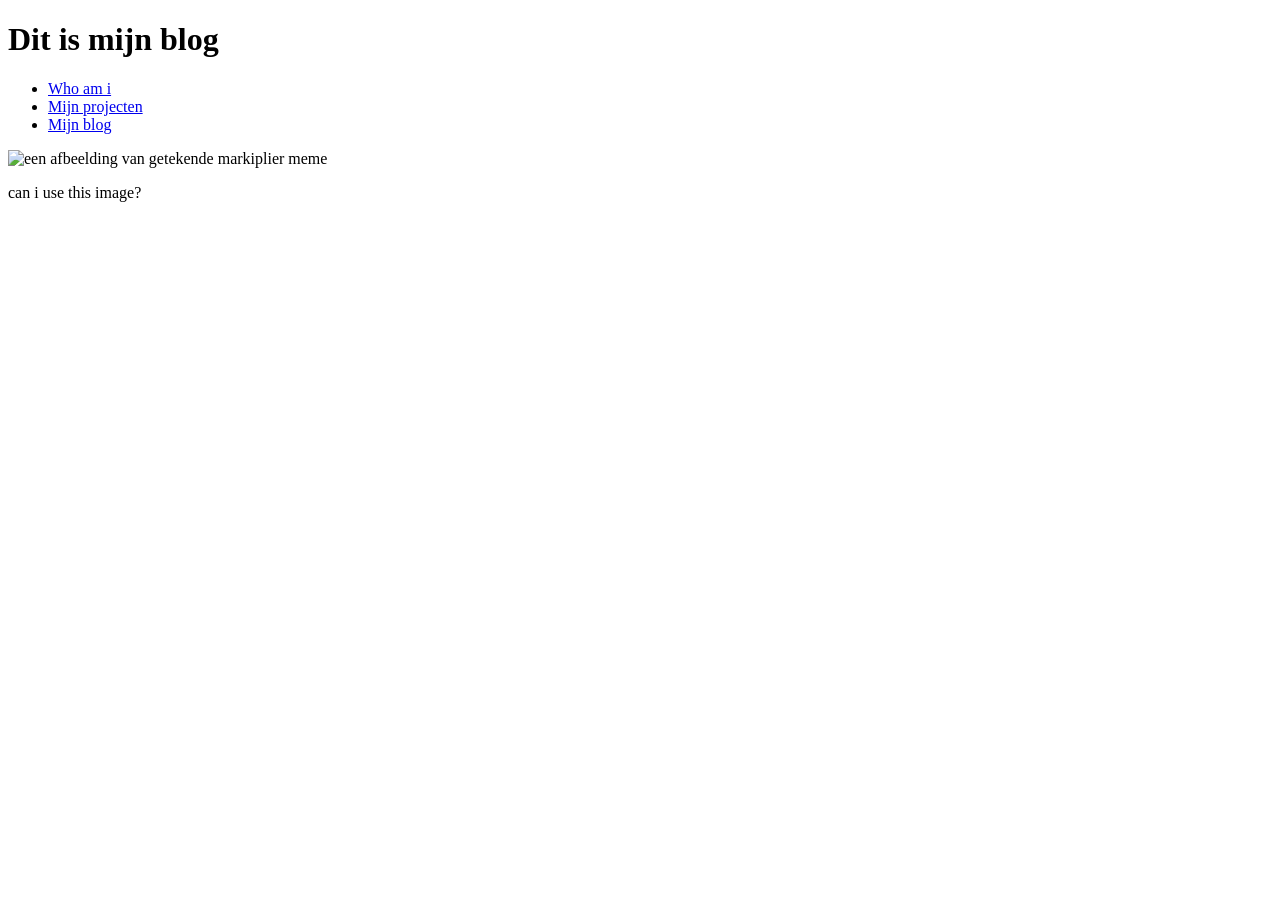
==== blog.html @ fa225133 "alvast de nav toegevoegd zodat ik leeruitkomst punten scoor" ====
<!DOCTYPE html>
<html>
    <head>
        <title>Mijn eerste webpagina</title>
    </head>
    <body>
        <header>
            <h1>Dit is mijn blog</h1>
            <nav>
                <ul>
                    <li><a href="index.html">Who am i</a></li>
                    <li><a href="projecten.html">Mijn projecten</a></li>
                    <li><a href="blog.html">Mijn blog</a></li>
                </ul>
            </nav>
        </header>
        <main>
            <img src="https://preview.redd.it/is-the-person-who-made-this-drawing-here-v0-jbarbvtdgdhe1.jpeg?auto=webp&s=6a4113860b14f7e7dee99527b26244e4f76d3909" alt="een afbeelding van getekende markiplier meme" width="104" height="142">
            <p>can i use this image?</p>
        </main>
    </body>
</html>
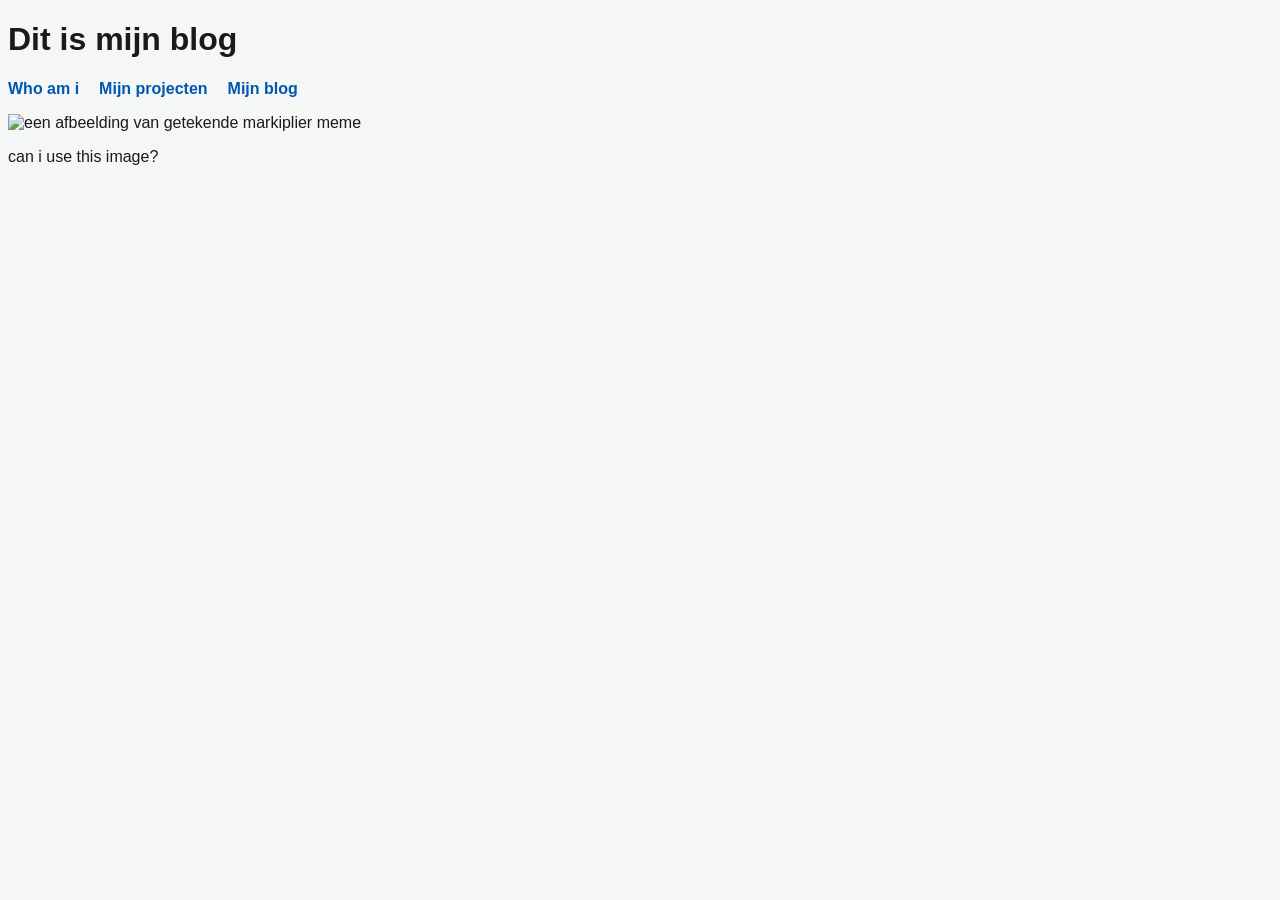
==== commit 20d52341: "style.css toegevoegd met alvast een background color en textcolor voor body, auto layout voor de nav" ====
--- a/blog.html
+++ b/blog.html
@@ -2,6 +2,7 @@
 <html>
     <head>
         <title>Mijn eerste webpagina</title>
+        <link rel="stylesheet" href="style.css">
     </head>
     <body>
         <header>
@@ -15,7 +16,7 @@
             </nav>
         </header>
         <main>
-            <img src="https://preview.redd.it/is-the-person-who-made-this-drawing-here-v0-jbarbvtdgdhe1.jpeg?auto=webp&s=6a4113860b14f7e7dee99527b26244e4f76d3909" alt="een afbeelding van getekende markiplier meme" width="104" height="142">
+            <img src="https://preview.redd.it/is-the-person-who-made-this-drawing-here-v0-jbarbvtdgdhe1.jpeg?auto=webp&s=6a4113860b14f7e7dee99527b26244e4f76d3909" alt="een afbeelding van getekende markiplier meme" width="142" height="142">
             <p>can i use this image?</p>
         </main>
     </body>
--- a/style.css
+++ b/style.css
@@ -0,0 +1,16 @@
+body {
+    background-color: #f4f7f6;
+    color: #1a1a1a;
+    font-family: Arial, sans-serif;
+}
+nav ul {
+    list-style-type: none;
+    padding: 0;
+    display: flex;
+    gap: 20px;
+}
+nav a {
+    text-decoration: none;
+    color: #0056b3; /* de kleur van de links */
+    font-weight: bold;
+}
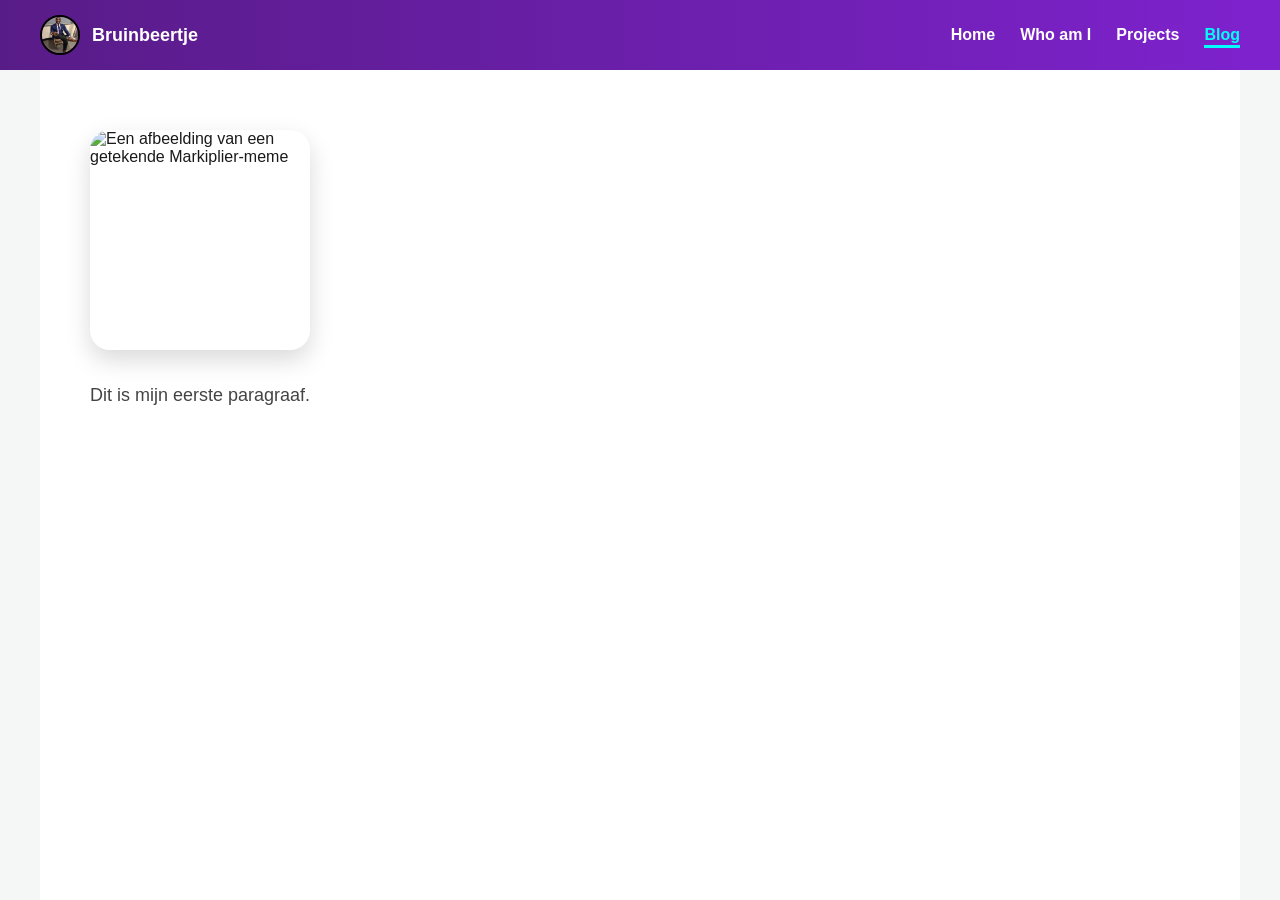
==== commit ec18301f: "css toegepast vooral aan de nav, nog inhoud left. maar responsive en semantisch is er zeker" ====
--- a/blog.html
+++ b/blog.html
@@ -1,23 +1,58 @@
 <!DOCTYPE html>
-<html>
-    <head>
-        <title>Mijn eerste webpagina</title>
-        <link rel="stylesheet" href="style.css">
-    </head>
-    <body>
-        <header>
-            <h1>Dit is mijn blog</h1>
-            <nav>
-                <ul>
-                    <li><a href="index.html">Who am i</a></li>
-                    <li><a href="projecten.html">Mijn projecten</a></li>
-                    <li><a href="blog.html">Mijn blog</a></li>
-                </ul>
-            </nav>
-        </header>
-        <main>
-            <img src="https://preview.redd.it/is-the-person-who-made-this-drawing-here-v0-jbarbvtdgdhe1.jpeg?auto=webp&s=6a4113860b14f7e7dee99527b26244e4f76d3909" alt="een afbeelding van getekende markiplier meme" width="142" height="142">
-            <p>can i use this image?</p>
-        </main>
-    </body>
-</html>+<html lang="nl">
+<head>
+    <meta charset="UTF-8">
+    <title>Mijn eerste webpagina</title>
+
+    <link rel="stylesheet" href="style.css">
+
+    <meta name="viewport" content="width=device-width, initial-scale=1.0">
+</head>
+
+<body>
+
+<header class="site-header">
+    <div class="container header-inner">
+
+        <a class="logo-link"
+           href="https://github.com/Bruinbeertje"
+           aria-label="Github profile">
+
+            <img src="pfp.jpg" alt="I be poppin bottles meme" width="40" height="40">
+
+            <h1>Bruinbeertje</h1>
+        </a>
+
+        <nav aria-label="Hoofdnavigatie">
+            <ul class="nav-list">
+                <li>
+                    <a href="index.html">Home</a>
+                </li>
+                <li>
+                    <a href="whoami.html">Who am I</a>
+                </li>
+                <li>
+                    <a href="projects.html">Projects</a>
+                </li>
+                <li>
+                    <a aria-current="page"href="blog.html">Blog</a>
+                </li>
+            </ul>
+        </nav>
+
+    </div>
+</header>
+
+<main>
+    <img
+        src="https://preview.redd.it/is-the-person-who-made-this-drawing-here-v0-jbarbvtdgdhe1.jpeg?auto=webp&s=6a4113860b14f7e7dee99527b26244e4f76d3909"
+        alt="Een afbeelding van een getekende Markiplier-meme"
+        width="142"
+        height="142"
+    >
+
+    <p>Dit is mijn eerste paragraaf.</p>
+</main>
+
+</body>
+</html>
--- a/style.css
+++ b/style.css
@@ -1,16 +1,243 @@
+/* BASIS */
+
+* {
+    box-sizing: border-box;
+}
+
+html {
+    scroll-behavior: smooth;
+}
+
 body {
+    margin: 0;
     background-color: #f4f7f6;
     color: #1a1a1a;
     font-family: Arial, sans-serif;
 }
-nav ul {
-    list-style-type: none;
+
+
+/* HEADER */
+
+.site-header {
+    background: linear-gradient(
+        90deg,
+        #581c87 0%,
+        #7e22ce 100%
+    );
+
+    padding: 15px 40px;
+}
+
+.header-inner {
+    display: flex;
+    justify-content: space-between;
+    align-items: center;
+
+    max-width: 1200px;
+    margin: 0 auto;
+}
+
+
+/* LOGO */
+
+.logo-link {
+    display: flex;
+    align-items: center;
+
+    gap: 12px;
+
+    color: white;
+    text-decoration: none;
+
+    font-size: 20px;
+    font-weight: bold;
+
+    font-family: 'Segoe UI', Tahoma, Geneva, Verdana, sans-serif;
+}
+
+.logo-link img {
+    width: 40px;
+    height: 40px;
+
+    border-radius: 50%;
+    border: 2px solid black;
+
+    object-fit: cover;
+}
+
+.logo-link h1 {
+    margin: 0;
+    font-size: 18px;
+}
+
+
+/* NAVIGATIE */
+
+.nav-list {
+    list-style: none;
+
     padding: 0;
+    margin: 0;
+
     display: flex;
-    gap: 20px;
-}
-nav a {
+    gap: 25px;
+}
+
+.nav-list a {
+    position: relative;
+
     text-decoration: none;
-    color: #0056b3; /* de kleur van de links */
+    color: white;
+
     font-weight: bold;
-}+    font-size: 16px;
+
+    font-family: 'Segoe UI', Tahoma, Geneva, Verdana, sans-serif;
+
+    padding: 5px 0;
+
+    transition: color 0.2s ease;
+}
+
+
+/* Onderstreping */
+
+.nav-list a::after {
+    content: "";
+
+    position: absolute;
+
+    left: 0;
+    bottom: 0;
+
+    width: 0;
+    height: 2px;
+
+    background-color: #00ffff;
+
+    transition: width 0.2s ease;
+}
+
+
+/* Hover */
+
+.nav-list a:hover {
+    color: #00ffff;
+}
+
+.nav-list a:hover::after {
+    width: 100%;
+}
+
+
+/* Actieve pagina */
+
+.nav-list a[aria-current="page"] {
+    color: #00ffff;
+}
+
+.nav-list a[aria-current="page"]::after {
+    width: 100%;
+    height: 3px;
+}
+
+
+/* MAIN */
+
+main {
+    max-width: 1200px;
+
+    min-height: calc(100vh - 70px);
+
+    margin: 0 auto;
+
+    background-color: white;
+
+    padding: 60px 50px;
+}
+
+
+/* INHOUD */
+
+main p {
+    font-size: 18px;
+    line-height: 1.7;
+
+    color: #444;
+
+    max-width: 700px;
+}
+
+main > img {
+    display: block;
+
+    width: 220px;
+    height: 220px;
+
+    object-fit: cover;
+
+    border-radius: 20px;
+
+    margin-bottom: 30px;
+
+    box-shadow: 0 10px 25px rgba(0, 0, 0, 0.15);
+}
+
+
+/* RESPONSIVE voor indicatoren */
+
+@media (max-width: 1024px) {
+
+    .site-header {
+        padding: 15px 25px;
+    }
+
+    main {
+        width: 100%;
+        padding: 40px 30px;
+    }
+}
+
+
+@media (max-width: 600px) {
+
+    .header-inner {
+        flex-direction: column;
+        gap: 15px;
+    }
+
+    .nav-list {
+        gap: 15px;
+
+        flex-wrap: wrap;
+        justify-content: center;
+    }
+
+    .nav-list a {
+        font-size: 15px;
+    }
+
+    main {
+        padding: 35px 20px;
+
+        text-align: center;
+    }
+
+    main p {
+        margin-left: auto;
+        margin-right: auto;
+    }
+
+    main > img {
+        width: 180px;
+        height: 180px;
+
+        margin-left: auto;
+        margin-right: auto;
+    }
+
+    h1 {
+        font-size: 24px;
+        text-align: center;
+    }
+}
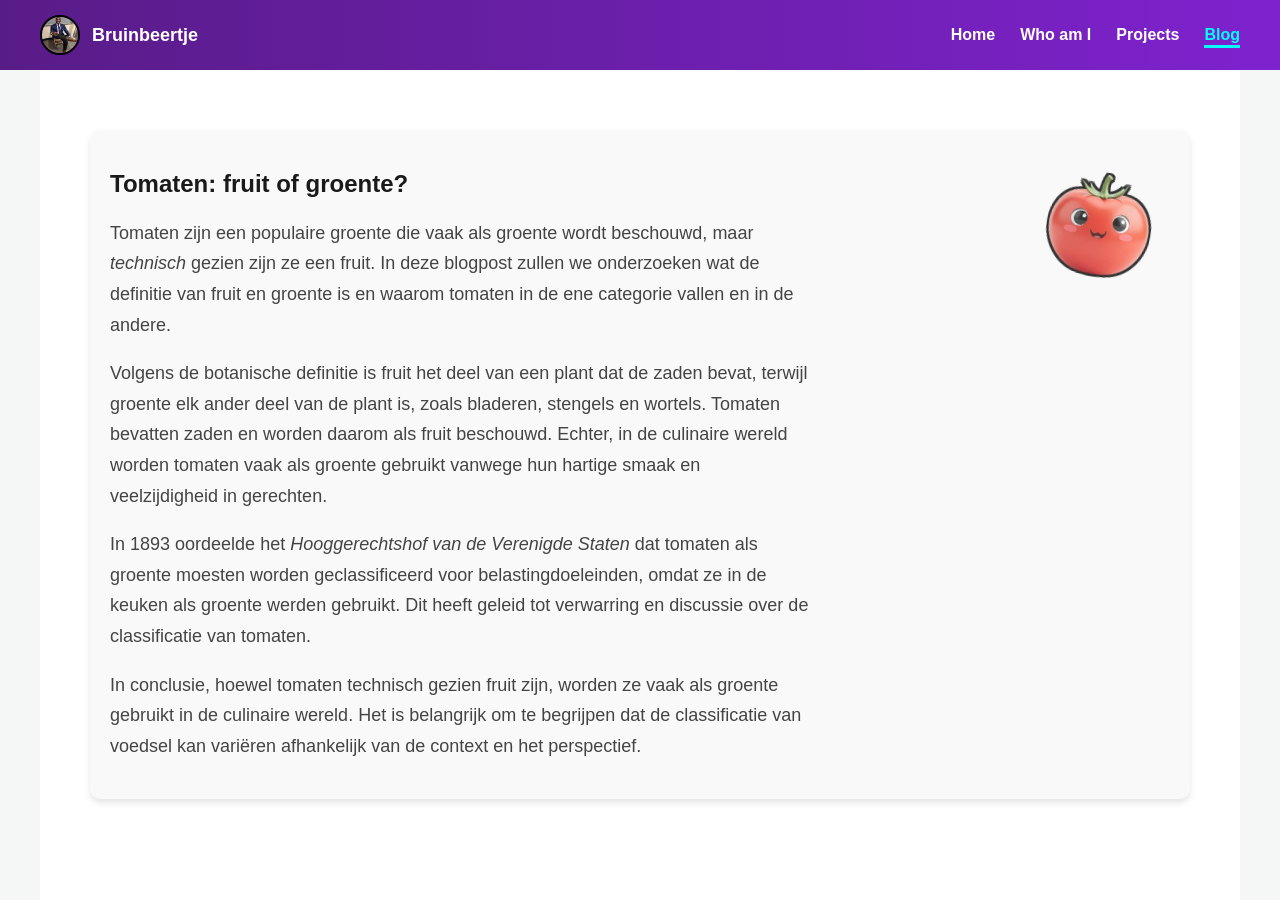
==== commit 407fa6a4: "blog is klaar/voldoende" ====
--- a/blog.html
+++ b/blog.html
@@ -44,14 +44,14 @@
 </header>
 
 <main>
-    <img
-        src="https://preview.redd.it/is-the-person-who-made-this-drawing-here-v0-jbarbvtdgdhe1.jpeg?auto=webp&s=6a4113860b14f7e7dee99527b26244e4f76d3909"
-        alt="Een afbeelding van een getekende Markiplier-meme"
-        width="142"
-        height="142"
-    >
-
-    <p>Dit is mijn eerste paragraaf.</p>
+    <article class="blog-card">
+        <h2>Tomaten: fruit of groente?</h2>
+        <p>Tomaten zijn een populaire groente die vaak als groente wordt beschouwd, maar <em>technisch</em> gezien zijn ze een fruit. In deze blogpost zullen we onderzoeken wat de definitie van fruit en groente is en waarom tomaten in de ene categorie vallen en in de andere.</p>
+        <img class="blog-image" src="tomaatje.png" alt="Een afbeelding van een tomaat" width="142" height="142">
+        <p>Volgens de botanische definitie is fruit het deel van een plant dat de zaden bevat, terwijl groente elk ander deel van de plant is, zoals bladeren, stengels en wortels. Tomaten bevatten zaden en worden daarom als fruit beschouwd. Echter, in de culinaire wereld worden tomaten vaak als groente gebruikt vanwege hun hartige smaak en veelzijdigheid in gerechten.</p>
+        <p>In <time datetime="1893">1893</time> oordeelde het <em>Hooggerechtshof van de Verenigde Staten </em> dat tomaten als groente moesten worden geclassificeerd voor belastingdoeleinden, omdat ze in de keuken als groente werden gebruikt. Dit heeft geleid tot verwarring en discussie over de classificatie van tomaten.</p>
+        <p>In conclusie, hoewel tomaten technisch gezien fruit zijn, worden ze vaak als groente gebruikt in de culinaire wereld. Het is belangrijk om te begrijpen dat de classificatie van voedsel kan variëren afhankelijk van de context en het perspectief.</p>
+    </article>
 </main>
 
 </body>
--- a/style.css
+++ b/style.css
@@ -182,6 +182,34 @@
 
     box-shadow: 0 10px 25px rgba(0, 0, 0, 0.15);
 }
+.blog-card {
+    position: relative;
+    background-color: #f9f9f9;
+    border-radius: 10px;
+    padding: 20px;
+    margin-bottom: 20px;
+    box-shadow: 0 4px 6px rgba(0, 0, 0, 0.1);
+}
+.blog-card p,
+.blog-card h2 {
+    position: relative;
+    z-index: 2;
+}
+.blog-image {
+    opacity: 0.8;
+      filter: 
+    drop-shadow(2px 0px 0px black)
+    drop-shadow(-2px 0px 0px black)
+    drop-shadow(0px 2px 0px black)
+    drop-shadow(0px -2px 0px black);
+    position: absolute;
+    height: auto;
+    margin-top: 15px;
+    margin-bottom: 15px;
+    transform: rotate(10deg);
+    top: 10px;
+    right: 20px; 
+}
 
 
 /* RESPONSIVE voor indicatoren */
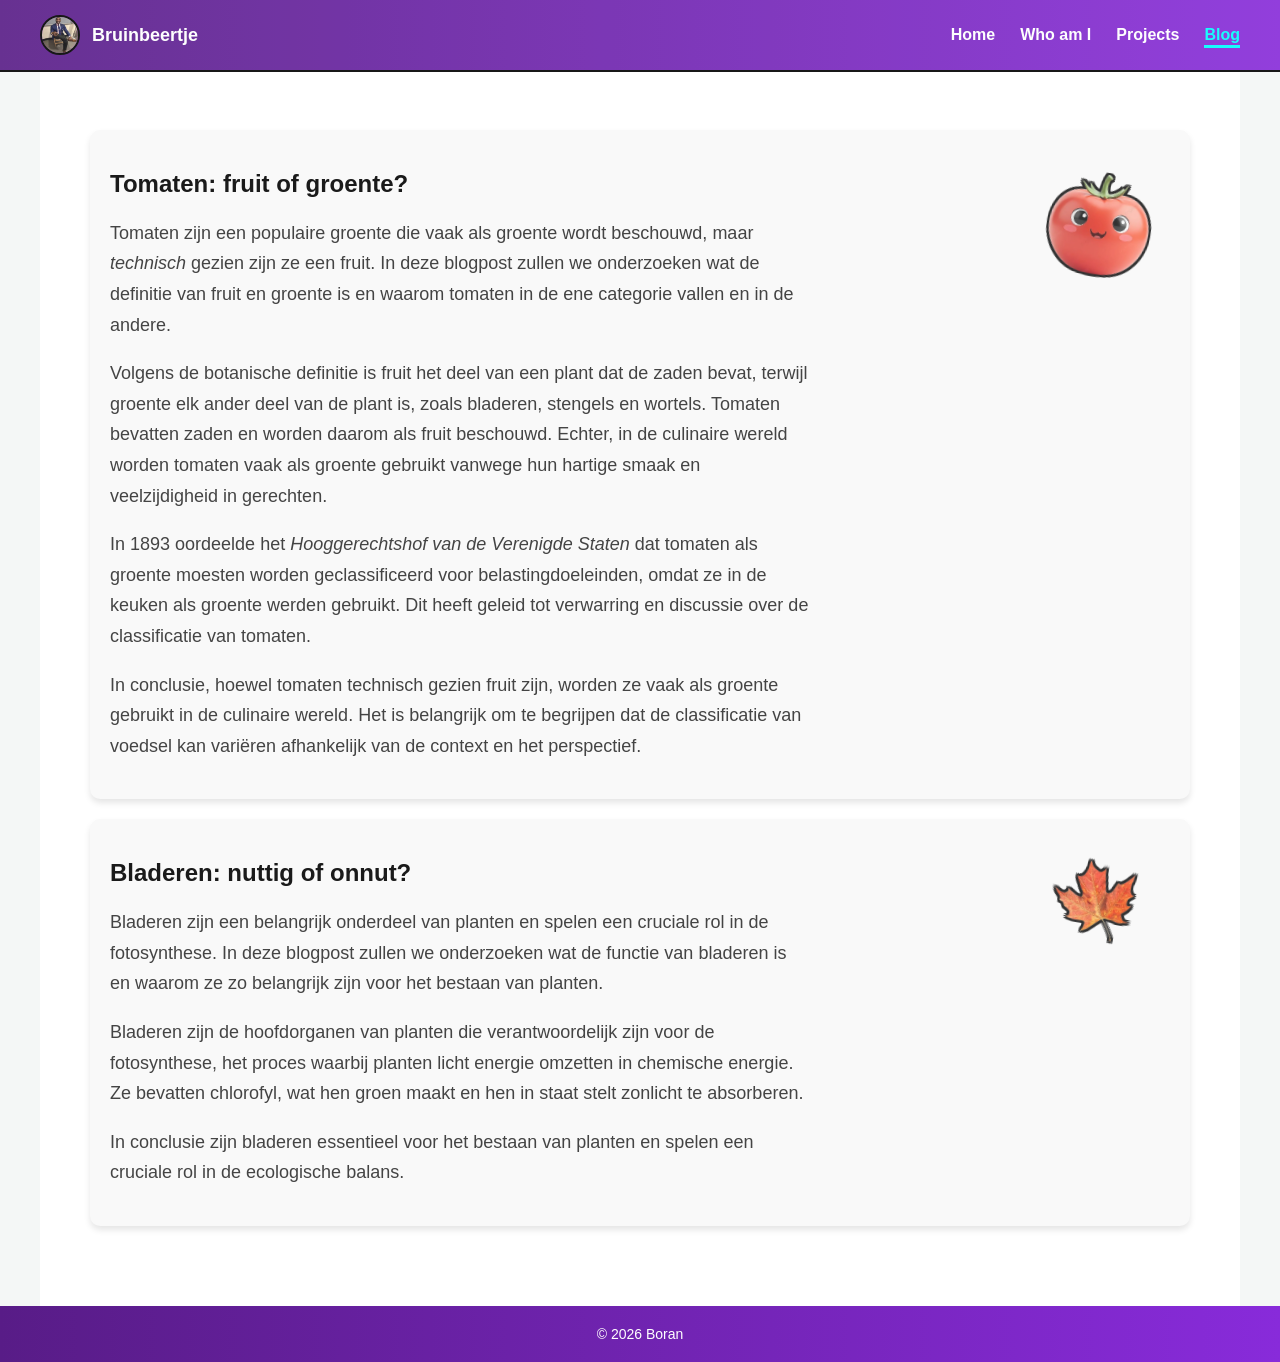
==== commit 9ea5fb15: "website is klaar" ====
--- a/blog.html
+++ b/blog.html
@@ -2,9 +2,10 @@
 <html lang="nl">
 <head>
     <meta charset="UTF-8">
-    <title>Mijn eerste webpagina</title>
+    <title>De blog van Bruinbeertje</title>
+    <meta name="description" content="dit is de blog pagina van mijn website. Hier schrijf ik over dingen die ik interessant vind.">
 
-    <link rel="stylesheet" href="style.css">
+    <link rel="stylesheet" href="style/style.css">
 
     <meta name="viewport" content="width=device-width, initial-scale=1.0">
 </head>
@@ -18,7 +19,7 @@
            href="https://github.com/Bruinbeertje"
            aria-label="Github profile">
 
-            <img src="pfp.jpg" alt="I be poppin bottles meme" width="40" height="40">
+            <img src="images/pfp.jpg" alt="Profielfoto van Boran" width="40" height="40">
 
             <h1>Bruinbeertje</h1>
         </a>
@@ -35,7 +36,7 @@
                     <a href="projects.html">Projects</a>
                 </li>
                 <li>
-                    <a aria-current="page"href="blog.html">Blog</a>
+                    <a aria-current="page" href="blog.html">Blog</a>
                 </li>
             </ul>
         </nav>
@@ -47,12 +48,25 @@
     <article class="blog-card">
         <h2>Tomaten: fruit of groente?</h2>
         <p>Tomaten zijn een populaire groente die vaak als groente wordt beschouwd, maar <em>technisch</em> gezien zijn ze een fruit. In deze blogpost zullen we onderzoeken wat de definitie van fruit en groente is en waarom tomaten in de ene categorie vallen en in de andere.</p>
-        <img class="blog-image" src="tomaatje.png" alt="Een afbeelding van een tomaat" width="142" height="142">
+        <img class="blog-image" src="images/tomaatje.png" alt="Een afbeelding van een tomaat" width="142" height="142">
         <p>Volgens de botanische definitie is fruit het deel van een plant dat de zaden bevat, terwijl groente elk ander deel van de plant is, zoals bladeren, stengels en wortels. Tomaten bevatten zaden en worden daarom als fruit beschouwd. Echter, in de culinaire wereld worden tomaten vaak als groente gebruikt vanwege hun hartige smaak en veelzijdigheid in gerechten.</p>
         <p>In <time datetime="1893">1893</time> oordeelde het <em>Hooggerechtshof van de Verenigde Staten </em> dat tomaten als groente moesten worden geclassificeerd voor belastingdoeleinden, omdat ze in de keuken als groente werden gebruikt. Dit heeft geleid tot verwarring en discussie over de classificatie van tomaten.</p>
         <p>In conclusie, hoewel tomaten technisch gezien fruit zijn, worden ze vaak als groente gebruikt in de culinaire wereld. Het is belangrijk om te begrijpen dat de classificatie van voedsel kan variëren afhankelijk van de context en het perspectief.</p>
     </article>
+        <article class="blog-card">
+        <h2>Bladeren: nuttig of onnut?</h2>
+        <p>Bladeren zijn een belangrijk onderdeel van planten en spelen een cruciale rol in de fotosynthese. In deze blogpost zullen we onderzoeken wat de functie van bladeren is en waarom ze zo belangrijk zijn voor het bestaan van planten.</p>
+        <img class="blog-image" src="images/blad.png" alt="Een afbeelding van een blad" width="142" height="142">
+        <p>Bladeren zijn de hoofdorganen van planten die verantwoordelijk zijn voor de fotosynthese, het proces waarbij planten licht energie omzetten in chemische energie. Ze bevatten chlorofyl, wat hen groen maakt en hen in staat stelt zonlicht te absorberen.</p>
+        <p>In conclusie zijn bladeren essentieel voor het bestaan van planten en spelen een cruciale rol in de ecologische balans.</p>
+    </article>
 </main>
+
+<footer class="site-footer">
+    <div class="container">
+        <p>&copy; 2026 Boran</p>
+    </div>
+</footer>
 
 </body>
 </html>
--- a/style/style.css
+++ b/style/style.css
@@ -0,0 +1,424 @@
+/* BASIS */
+
+* {
+    box-sizing: border-box;
+}
+
+html {
+    scroll-behavior: smooth;
+}
+
+body {
+    margin: 0;
+    background-color: #f4f7f6;
+    color: #1a1a1a;
+    font-family: Arial, sans-serif;
+}
+
+
+/* CONTAINER */
+
+.container {
+    max-width: 1200px;
+    margin: 0 auto;
+}
+
+
+/* HEADER */
+
+.site-header {
+    opacity: 0.90;
+    box-shadow: 0px 2px 0px black;
+    background: linear-gradient(
+        90deg,
+        #581c87 0%,
+        #882bda 100%
+    );
+
+
+    padding: 15px 40px;
+}
+
+.header-inner {
+    display: flex;
+    justify-content: space-between;
+    align-items: center;
+
+    max-width: 1200px;
+    margin: 0 auto;
+}
+
+
+/* LOGO */
+
+.logo-link {
+    display: flex;
+    align-items: center;
+
+    gap: 12px;
+
+    color: white;
+    text-decoration: none;
+
+    font-size: 20px;
+    font-weight: bold;
+
+    font-family: 'Segoe UI', Tahoma, Geneva, Verdana, sans-serif;
+}
+
+.logo-link img {
+    width: 40px;
+    height: 40px;
+
+    border-radius: 50%;
+    border: 2px solid black;
+
+    object-fit: cover;
+}
+
+.logo-link h1 {
+    margin: 0;
+    font-size: 18px;
+}
+
+
+/* NAVIGATIE */
+
+.nav-list {
+    list-style: none;
+
+    padding: 0;
+    margin: 0;
+
+    display: flex;
+    gap: 25px;
+}
+
+.nav-list a {
+    position: relative;
+
+    text-decoration: none;
+    color: white;
+
+    font-weight: bold;
+    font-size: 16px;
+
+    font-family: 'Segoe UI', Tahoma, Geneva, Verdana, sans-serif;
+
+    padding: 5px 0;
+
+    transition: color 0.2s ease;
+}
+
+
+/* Onderstreping */
+
+.nav-list a::after {
+    content: "";
+
+    position: absolute;
+
+    left: 0;
+    bottom: 0;
+
+    width: 0;
+    height: 2px;
+
+    background-color: #00ffff;
+
+    transition: width 0.2s ease;
+}
+
+
+/* Hover */
+
+.nav-list a:hover {
+    color: #00ffff;
+}
+
+.nav-list a:hover::after {
+    width: 100%;
+}
+
+
+/* Actieve pagina */
+
+.nav-list a[aria-current="page"] {
+    color: #00ffff;
+}
+
+.nav-list a[aria-current="page"]::after {
+    width: 100%;
+    height: 3px;
+}
+
+
+/* MAIN */
+
+main {
+    max-width: 1200px;
+
+    min-height: calc(100vh - 70px);
+
+    margin: 0 auto;
+
+    background-color: white;
+
+    padding: 60px 50px;
+}
+
+
+/* INHOUD */
+
+main p {
+    font-size: 18px;
+    line-height: 1.7;
+
+    color: #444;
+
+    max-width: 700px;
+}
+
+main > img {
+    display: block;
+
+    width: 220px;
+    height: 220px;
+
+    object-fit: cover;
+
+    border-radius: 20px;
+
+    margin-bottom: 30px;
+
+    box-shadow: 0 10px 25px rgba(0, 0, 0, 0.15);
+}
+.blog-card {
+    position: relative;
+    background-color: #f9f9f9;
+    border-radius: 10px;
+    padding: 20px;
+    margin-bottom: 20px;
+    box-shadow: 0 4px 6px rgba(0, 0, 0, 0.1);
+}
+.blog-card p,
+.blog-card h2 {
+    position: relative;
+    z-index: 2;
+}
+.blog-image {
+    opacity: 0.8;
+      filter: 
+    drop-shadow(2px 0px 0px black)
+    drop-shadow(-2px 0px 0px black)
+    drop-shadow(0px 2px 0px black)
+    drop-shadow(0px -2px 0px black);
+    position: absolute;
+    height: auto;
+    margin-top: 15px;
+    margin-bottom: 15px;
+    transform: rotate(10deg);
+    top: 10px;
+    right: 20px; 
+}
+
+
+/*homepage */
+
+.hero p {
+    margin-bottom: 30px;
+}
+
+.hero-links {
+    list-style: none;
+
+    padding: 0;
+    margin: 0;
+
+    display: flex;
+    flex-direction: column;
+    gap: 12px;
+}
+
+.hero-links a {
+    color: #581c87;
+    font-weight: bold;
+    text-decoration: none;
+}
+
+.hero-links a:hover {
+    text-decoration: underline;
+}
+
+
+/* WHOAMI */
+
+.about-intro {
+    display: flex;
+    align-items: center;
+    gap: 30px;
+
+    margin-bottom: 40px;
+}
+
+.about-photo {
+    width: 160px;
+    height: 160px;
+
+    border-radius: 50%;
+    object-fit: cover;
+
+    box-shadow: 0 10px 25px rgba(0, 0, 0, 0.15);
+
+    flex-shrink: 0;
+}
+
+.about-skills,
+.about-contact {
+    margin-bottom: 40px;
+}
+
+.about-skills ul,
+.about-contact ul {
+    padding-left: 20px;
+    color: #444;
+}
+
+.about-contact a {
+    color: #581c87;
+}
+
+
+/* PROJECTS */
+
+.projects-grid {
+    display: grid;
+    grid-template-columns: repeat(2, 1fr);
+    gap: 20px;
+
+    margin-top: 20px;
+}
+
+.project-card {
+    background-color: #f9f9f9;
+    border-radius: 10px;
+    padding: 20px;
+    box-shadow: 0 4px 6px rgba(0, 0, 0, 0.1);
+}
+
+.project-card h3 {
+    margin-top: 0;
+}
+
+.project-card a {
+    color: #581c87;
+    font-weight: bold;
+    text-decoration: none;
+}
+
+.project-card a:hover {
+    text-decoration: underline;
+}
+
+
+/* FOOTER */
+
+.site-footer {
+    background: linear-gradient(
+        90deg,
+        #581c87 0%,
+        #882bda 100%
+    );
+
+    padding: 20px 40px;
+}
+
+.site-footer p {
+    margin: 0;
+    color: white;
+    font-size: 14px;
+    text-align: center;
+}
+
+
+/* RESPONSIVE voor indicatoren */
+
+@media (max-width: 1024px) {
+
+    .site-header {
+        padding: 15px 25px;
+    }
+
+    main {
+        width: 100%;
+        padding: 40px 30px;
+    }
+
+    .projects-grid {
+        grid-template-columns: 1fr;
+    }
+}
+
+
+@media (max-width: 600px) {
+
+    .header-inner {
+        flex-direction: column;
+        gap: 15px;
+    }
+
+    .nav-list {
+        gap: 15px;
+
+        flex-wrap: wrap;
+        justify-content: center;
+    }
+
+    .nav-list a {
+        font-size: 15px;
+    }
+
+    main {
+        padding: 35px 20px;
+
+        text-align: center;
+    }
+    main h1 {
+        font-size: 20px;
+    }
+
+    main p {
+        margin-left: auto;
+        margin-right: auto;
+        font-size: 14px;
+    }
+
+    main > img {
+        width: 180px;
+        height: 180px;
+
+        margin-left: auto;
+        margin-right: auto;
+    }
+
+    h1 {
+        font-size: 24px;
+        text-align: center;
+    }
+    .blog-image {
+        width: 120px;
+        height: 120px;
+    }
+
+    .about-intro {
+        flex-direction: column;
+    }
+
+    .hero-links {
+        align-items: center;
+    }
+
+    .site-footer {
+        padding: 15px 20px;
+    }
+}
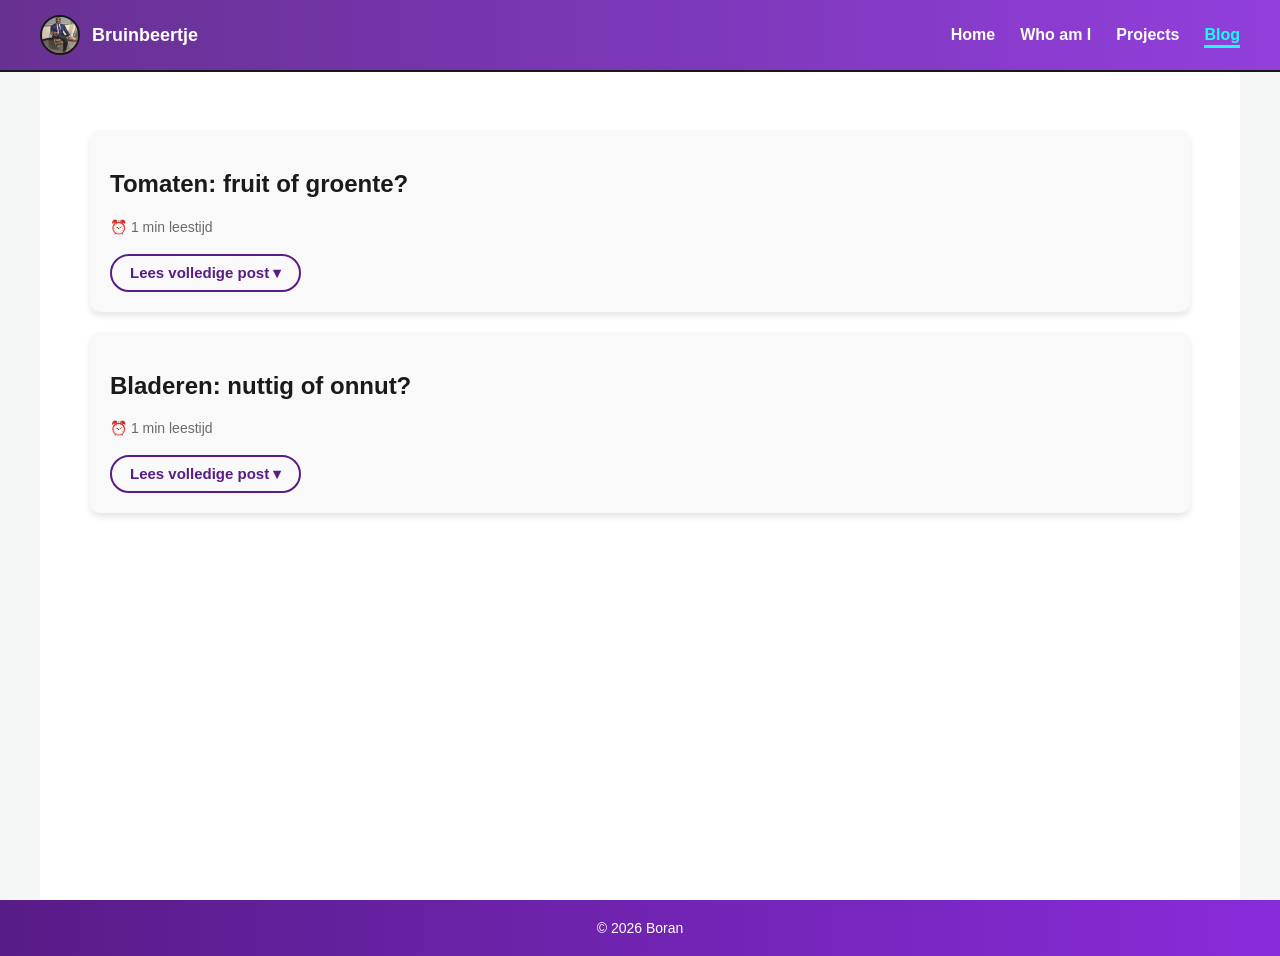
==== commit 522d1187: "gebaseerd op feedback mijn website veranderd" ====
--- a/blog.html
+++ b/blog.html
@@ -47,18 +47,26 @@
 <main>
     <article class="blog-card">
         <h2>Tomaten: fruit of groente?</h2>
-        <p>Tomaten zijn een populaire groente die vaak als groente wordt beschouwd, maar <em>technisch</em> gezien zijn ze een fruit. In deze blogpost zullen we onderzoeken wat de definitie van fruit en groente is en waarom tomaten in de ene categorie vallen en in de andere.</p>
-        <img class="blog-image" src="images/tomaatje.png" alt="Een afbeelding van een tomaat" width="142" height="142">
-        <p>Volgens de botanische definitie is fruit het deel van een plant dat de zaden bevat, terwijl groente elk ander deel van de plant is, zoals bladeren, stengels en wortels. Tomaten bevatten zaden en worden daarom als fruit beschouwd. Echter, in de culinaire wereld worden tomaten vaak als groente gebruikt vanwege hun hartige smaak en veelzijdigheid in gerechten.</p>
-        <p>In <time datetime="1893">1893</time> oordeelde het <em>Hooggerechtshof van de Verenigde Staten </em> dat tomaten als groente moesten worden geclassificeerd voor belastingdoeleinden, omdat ze in de keuken als groente werden gebruikt. Dit heeft geleid tot verwarring en discussie over de classificatie van tomaten.</p>
-        <p>In conclusie, hoewel tomaten technisch gezien fruit zijn, worden ze vaak als groente gebruikt in de culinaire wereld. Het is belangrijk om te begrijpen dat de classificatie van voedsel kan variëren afhankelijk van de context en het perspectief.</p>
+        <p class="reading-time">&#9200; 1 min leestijd</p>
+        <details>
+            <summary>Lees volledige post</summary>
+            <img class="blog-image" src="images/tomaatje.png" alt="Een afbeelding van een tomaat" width="142" height="142" loading="lazy">
+            <p>Tomaten zijn een populaire groente die vaak als groente wordt beschouwd, maar <em>technisch</em> gezien zijn ze een fruit. In deze blogpost zullen we onderzoeken wat de definitie van fruit en groente is en waarom tomaten in de ene categorie vallen en in de andere.</p>
+            <p>Volgens de botanische definitie is fruit het deel van een plant dat de zaden bevat, terwijl groente elk ander deel van de plant is, zoals bladeren, stengels en wortels. Tomaten bevatten zaden en worden daarom als fruit beschouwd. Echter, in de culinaire wereld worden tomaten vaak als groente gebruikt vanwege hun hartige smaak en veelzijdigheid in gerechten.</p>
+            <p>In <time datetime="1893">1893</time> oordeelde het <em>Hooggerechtshof van de Verenigde Staten </em> dat tomaten als groente moesten worden geclassificeerd voor belastingdoeleinden, omdat ze in de keuken als groente werden gebruikt. Dit heeft geleid tot verwarring en discussie over de classificatie van tomaten.</p>
+            <p>In conclusie, hoewel tomaten technisch gezien fruit zijn, worden ze vaak als groente gebruikt in de culinaire wereld. Het is belangrijk om te begrijpen dat de classificatie van voedsel kan variëren afhankelijk van de context en het perspectief.</p>
+        </details>
     </article>
         <article class="blog-card">
         <h2>Bladeren: nuttig of onnut?</h2>
-        <p>Bladeren zijn een belangrijk onderdeel van planten en spelen een cruciale rol in de fotosynthese. In deze blogpost zullen we onderzoeken wat de functie van bladeren is en waarom ze zo belangrijk zijn voor het bestaan van planten.</p>
-        <img class="blog-image" src="images/blad.png" alt="Een afbeelding van een blad" width="142" height="142">
-        <p>Bladeren zijn de hoofdorganen van planten die verantwoordelijk zijn voor de fotosynthese, het proces waarbij planten licht energie omzetten in chemische energie. Ze bevatten chlorofyl, wat hen groen maakt en hen in staat stelt zonlicht te absorberen.</p>
-        <p>In conclusie zijn bladeren essentieel voor het bestaan van planten en spelen een cruciale rol in de ecologische balans.</p>
+        <p class="reading-time">&#9200; 1 min leestijd</p>
+        <details>
+            <summary>Lees volledige post</summary>
+            <img class="blog-image" src="images/blad.png" alt="Een afbeelding van een blad" width="142" height="142" loading="lazy">
+            <p>Bladeren zijn een belangrijk onderdeel van planten en spelen een cruciale rol in de fotosynthese. In deze blogpost zullen we onderzoeken wat de functie van bladeren is en waarom ze zo belangrijk zijn voor het bestaan van planten.</p>
+            <p>Bladeren zijn de hoofdorganen van planten die verantwoordelijk zijn voor de fotosynthese, het proces waarbij planten licht energie omzetten in chemische energie. Ze bevatten chlorofyl, wat hen groen maakt en hen in staat stelt zonlicht te absorberen.</p>
+            <p>In conclusie zijn bladeren essentieel voor het bestaan van planten en spelen een cruciale rol in de ecologische balans.</p>
+        </details>
     </article>
 </main>
 
--- a/style/style.css
+++ b/style/style.css
@@ -201,25 +201,96 @@
     margin-bottom: 20px;
     box-shadow: 0 4px 6px rgba(0, 0, 0, 0.1);
 }
+
+/* Clearfix: zonder dit zakt de kaart in elkaar omdat .blog-image gefloat is */
+.blog-card::after {
+    content: "";
+    display: table;
+    clear: both;
+}
+
 .blog-card p,
 .blog-card h2 {
     position: relative;
     z-index: 2;
 }
+
+/* Leestijd-indicaat: laat een bezoeker die onderweg is in één oogopslag
+   zien of een post nu even past. Bron: MDN - Reading time patterns / web.dev - Content design. */
+.reading-time {
+    display: inline-block;
+    margin: -8px 0 14px;
+    font-size: 14px;
+    color: #6b6b6b;
+    max-width: none;
+}
+
+/* Inklapbare blogpost: native <details>/<summary>, geen JS nodig.
+   Zo kan iemand die onderweg is eerst alle titels + leestijden scannen
+   en alleen de post die hem interesseert openklappen.
+   Bron: MDN - The Details disclosure element. */
+.blog-card details summary {
+    display: inline-block;
+    cursor: pointer;
+    list-style: none;
+    user-select: none;
+
+    padding: 8px 18px;
+    border: 2px solid #581c87;
+    border-radius: 999px;
+
+    color: #581c87;
+    font-weight: bold;
+    font-size: 15px;
+
+    transition: background-color 0.15s ease, color 0.15s ease;
+}
+
+.blog-card details summary::-webkit-details-marker {
+    display: none;
+}
+
+.blog-card details summary::after {
+    content: " \25BE";
+}
+
+.blog-card details[open] summary::after {
+    content: " \25B4";
+}
+
+.blog-card details summary:hover {
+    background-color: #581c87;
+    color: white;
+}
+
+.blog-card details summary:focus-visible {
+    outline: 3px solid #00b7b7;
+    outline-offset: 2px;
+}
+
+.blog-card details[open] summary {
+    margin-bottom: 16px;
+}
+
+.blog-card details p:first-of-type {
+    margin-top: 0;
+}
+
 .blog-image {
     opacity: 0.8;
-      filter: 
-    drop-shadow(2px 0px 0px black)
-    drop-shadow(-2px 0px 0px black)
-    drop-shadow(0px 2px 0px black)
-    drop-shadow(0px -2px 0px black);
-    position: absolute;
+    filter:
+        drop-shadow(2px 0px 0px black)
+        drop-shadow(-2px 0px 0px black)
+        drop-shadow(0px 2px 0px black)
+        drop-shadow(0px -2px 0px black);
+    /* Was: position: absolute + top/right, waardoor de tekst er los overheen viel.
+       Nu: float, zodat de tekst er nette om heen loopt (MDN: CSS floats). */
+    float: right;
     height: auto;
-    margin-top: 15px;
-    margin-bottom: 15px;
+    max-width: 142px;
+    margin: 4px 0 15px 20px;
     transform: rotate(10deg);
-    top: 10px;
-    right: 20px; 
+    shape-outside: margin-box;
 }
 
 
@@ -227,6 +298,15 @@
 
 .hero p {
     margin-bottom: 30px;
+}
+
+.hero .about-intro {
+    margin-bottom: 30px;
+}
+
+.hero-subtitle {
+    color: #882bda;
+    font-weight: bold;
 }
 
 .hero-links {
@@ -286,6 +366,30 @@
 
 .about-contact a {
     color: #581c87;
+}
+
+
+/* CTA-knop: gericht op scenario A (recruiter). Duidelijk aanklikbaar in
+   plaats van een gewone tekstlink, zodat "contact opnemen" opvalt. */
+.cta-button {
+    display: inline-block;
+    margin-top: 10px;
+
+    padding: 12px 24px;
+    border-radius: 999px;
+
+    background: linear-gradient(90deg, #581c87 0%, #882bda 100%);
+    color: white;
+    font-weight: bold;
+    text-decoration: none;
+
+    box-shadow: 0 4px 10px rgba(88, 28, 135, 0.3);
+    transition: transform 0.15s ease, box-shadow 0.15s ease;
+}
+
+.cta-button:hover {
+    transform: translateY(-1px);
+    box-shadow: 0 6px 14px rgba(88, 28, 135, 0.4);
 }
 
 
@@ -304,6 +408,11 @@
     border-radius: 10px;
     padding: 20px;
     box-shadow: 0 4px 6px rgba(0, 0, 0, 0.1);
+}
+
+.projects-cta {
+    margin-top: 30px;
+    font-weight: bold;
 }
 
 .project-card h3 {
